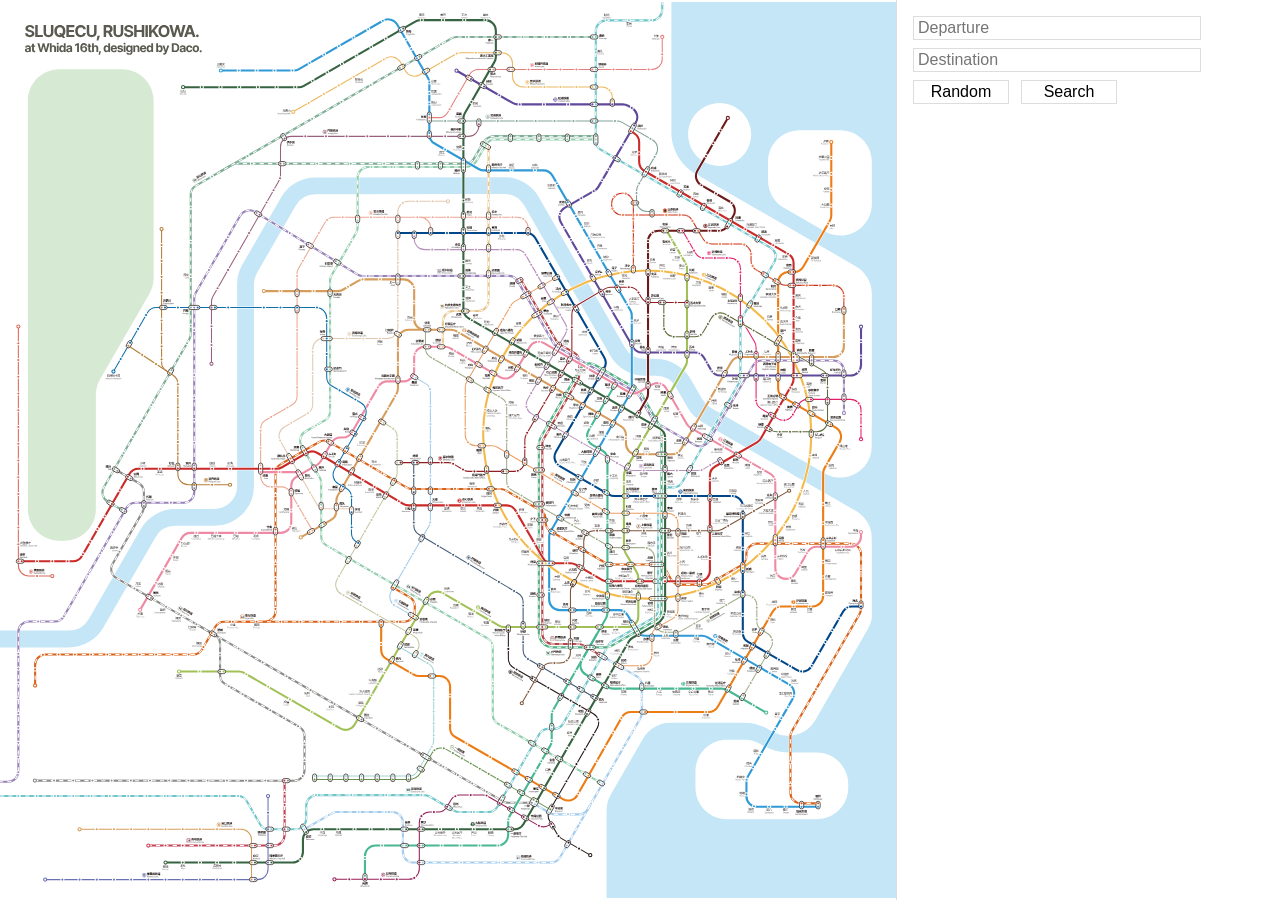
==== sluqecu/index.html @ 18a80d4e "Initial commit" ====
<!doctype html>
<html lang="en">
<head>
  <meta charset="utf-8">
  <meta name="viewport" content="width=device-width, initial-scale=1">
  <title>노선도</title>
  <link rel="stylesheet" href="../style.css">
  <script type="module" src="../script.js"></script>
</head>
<body>
  <main id="map"></main>
  <aside id="panel">
    <div id="handle" class="handle"></div>
    <input id="departure" placeholder="Departure">
    <input id="destination" placeholder="Destination">
    <button id="random">Random</button>
    <button id="search">Search</button>
    <ul id="suggest" class="suggest"></ul>
    <pre id="result" class="result"></pre>
  </aside>
</body>
</html>
---- style.css ----
html,
body {
    height: 100%;
    margin: 0;
}

body {
    display: flex;
}

#panel input,
#panel button {
    box-sizing: border-box;
    height: 1.5rem;
    margin: 0;
    border-radius: 0;
    border: 1px solid #dddddd;
    font-size: 1rem;
    line-height: 1rem;
    font-family: 'rusimez sans', 'Pretendard', 'Microsoft YaHei', sans-serif;
}

#panel input {
    width: 18rem;
    margin-bottom: 0.5rem;
    margin-right: 3rem;
    padding: 0.25rem;
}

#panel button {
    width: 6rem;
    background-color: #ffffff;
    margin-right: 0.5rem;
}

button:hover { background-color: #eeeeee; }

#map {
    flex: 1;
    min-width: 0;
    overflow: hidden;
}

#map svg {
    display: block;
    width: 100%;
    height: 100%;
    cursor: grab;
    touch-action: none;
    user-select: none;
}

#panel {
    flex: none;
    position: relative;
    width: 24rem;
    box-sizing: border-box;
    padding: 1rem;
    overflow: auto;
    border-left: 1px solid #dddddd;
}

#panel .result {
    white-space: pre-wrap;
    font-size: 1rem;
    line-height: 1.5rem;
    margin: 1rem 0;
    font-family: 'rusimez sans', 'Pretendard', 'Microsoft YaHei', sans-serif;
}

.suggest {
    position: absolute;
    z-index: 1;
    box-sizing: border-box;
    max-height: 18rem;
    margin: 0;
    padding: 0;
    overflow: auto;
    list-style: none;
    background-color: #ffffff;
    border: 1px solid #dddddd;
    border-top: none;
    font-size: 1rem;
    line-height: 1rem;
    font-family: 'rusimez sans', 'Pretendard', 'Microsoft YaHei', sans-serif;
}

.suggest li {
    height: 1rem;
    padding: 0.25rem;
    cursor: pointer;
    white-space: nowrap;
    overflow: hidden;
    text-overflow: ellipsis;
}

.suggest li:hover,
.suggest li.active { background-color: #eeeeee; }

.suggest li.empty {
    height: 1rem;
    color: #999999;
    cursor: default;
}

#panel .station-row,
#panel .line-row { white-space: nowrap; }

.station-mark {
    fill: none;
    stroke-width: 15;
    stroke-linecap: round;
    stroke-linejoin: round;
    opacity: 0.5;
    pointer-events: none;
}

.station-mark.departure { stroke: red; }
.station-mark.destination { stroke: blue; }

.station-row {
    display: flex;
    align-items: center;
    height: 2rem;
    line-height: 2rem;
}

.line-box {
    display: flex;
    align-items: center;
}

.hy-icon {
    text-align: center;
    width: 1.5rem;
    height: 1.5rem;
    border-radius: 25%;
    line-height: 1.5rem;
    margin: 0.25rem;
    outline: 2px solid;
    outline-offset: -2px;
    color: #000000;
}

.sl-icon {
    text-align: center;
    width: 1.5rem;
    height: 1.5rem;
    border-radius: 50%;
    line-height: 1.5rem;
    margin: 0.25rem;
    outline: 2px solid;
    outline-offset: -2px;
    font-family: 'HanWangKanTan';
    font-weight: 400;
}

.sq-icon,
.sm-icon,
.kr1-icon,
.kr2-icon,
.kr3-icon {
    text-align: center;
    width: 1.5rem;
    height: 1.5rem;
    border-radius: 50%;
    line-height: 1.5rem;
    margin: 0.25rem;
    color: #ffffff;
}


.kr1-icon { font-size: 0.75rem; }
.kr2-icon { font-size: 0.5rem; }

.kr3-icon {
    height: 1rem;
    padding: 0.25rem 0;
    font-size: 0.5rem;
    line-height: 0.5rem;
}

.line-row {
    display: flex;
    align-items: center;
    height: 2rem;
    gap: 0.25rem;
    margin-top: 0.5rem;
    font-weight: 700;
    line-height: 2rem;
}


/* ───────── 메인 페이지 ───────── */
/* 도시 카드가 늘어나면 가로로 늘어놓고, 넘치면 다음 줄로 */
body.home {
    flex-wrap: wrap;
    justify-content: center;
    align-items: center;
    align-content: center;
    gap: 1rem;
    padding: 1rem;
    box-sizing: border-box;
}

/* 노선도의 일부만 잘라서 보여 주는 카드: 2560 크기의 노선도에서 緑山 Sluqecu역(1815, 1790) 주변 360×360 */
.city {
    position: relative;
    display: block;
    width: 12rem;
    aspect-ratio: 1;
    overflow: hidden;
    border: 1px solid #dddddd;
}

.city-map {
    position: absolute;
    max-width: none;
    width: calc(100% * 2560 / 360);
    left: calc(-100% * 1635 / 360);
    top: calc(-100% * 1610 / 360);
    transition: filter 0.3s;
}

.city-name {
    position: absolute;
    inset: 0;
    display: flex;
    justify-content: center;
    align-items: center;
    color: #ffffff;
    font-family: 'rusimez sans', 'Pretendard', 'Microsoft YaHei', sans-serif;
    font-size: 1.5rem;
    font-weight: 700;
    letter-spacing: 0.15em;
    opacity: 0;
    transition: opacity 0.3s;
}

.city:hover .city-map,
.city:focus-visible .city-map { filter: brightness(0.45); }

.city:hover .city-name,
.city:focus-visible .city-name { opacity: 1; }

/* 마우스가 없는 기기(터치)는 호버가 없으니 처음부터 글자를 보여 준다 */
@media (hover: none) {
    .city-map { filter: brightness(0.45); }
    .city-name { opacity: 1; }
}

/* ───────── 모바일: 지도를 화면 전체에, 패널은 아래에서 끌어올린다 ───────── */
.handle { display: none; }

@media (max-width: 768px) {
    body:not(.home) { display: block; overflow: hidden; }

    #map {
        position: fixed;
        inset: 0;
    }

    #panel {
        position: fixed;
        z-index: 2;
        left: 0;
        right: 0;
        bottom: 0;
        width: auto;
        height: 85vh;
        height: 85dvh;
        padding-top: 0;
        border-left: none;
        border-top: 1px solid #dddddd;
        background-color: #ffffff;
        transform: translateY(calc(100% - 9rem));
        transition: transform 0.25s ease;
    }

    #panel.dragging { transition: none; }

    .handle {
        display: block;
        position: sticky;
        top: 0;
        z-index: 2;
        height: 1rem;
        background-color: #ffffff;
        cursor: grab;
        touch-action: none;
    }

    .handle::before {
        content: "";
        display: block;
        width: 3rem;
        height: 0.25rem;
        margin: 0.75rem auto 0;
        border-radius: 0.125rem;
        background-color: #cccccc;
    }
}
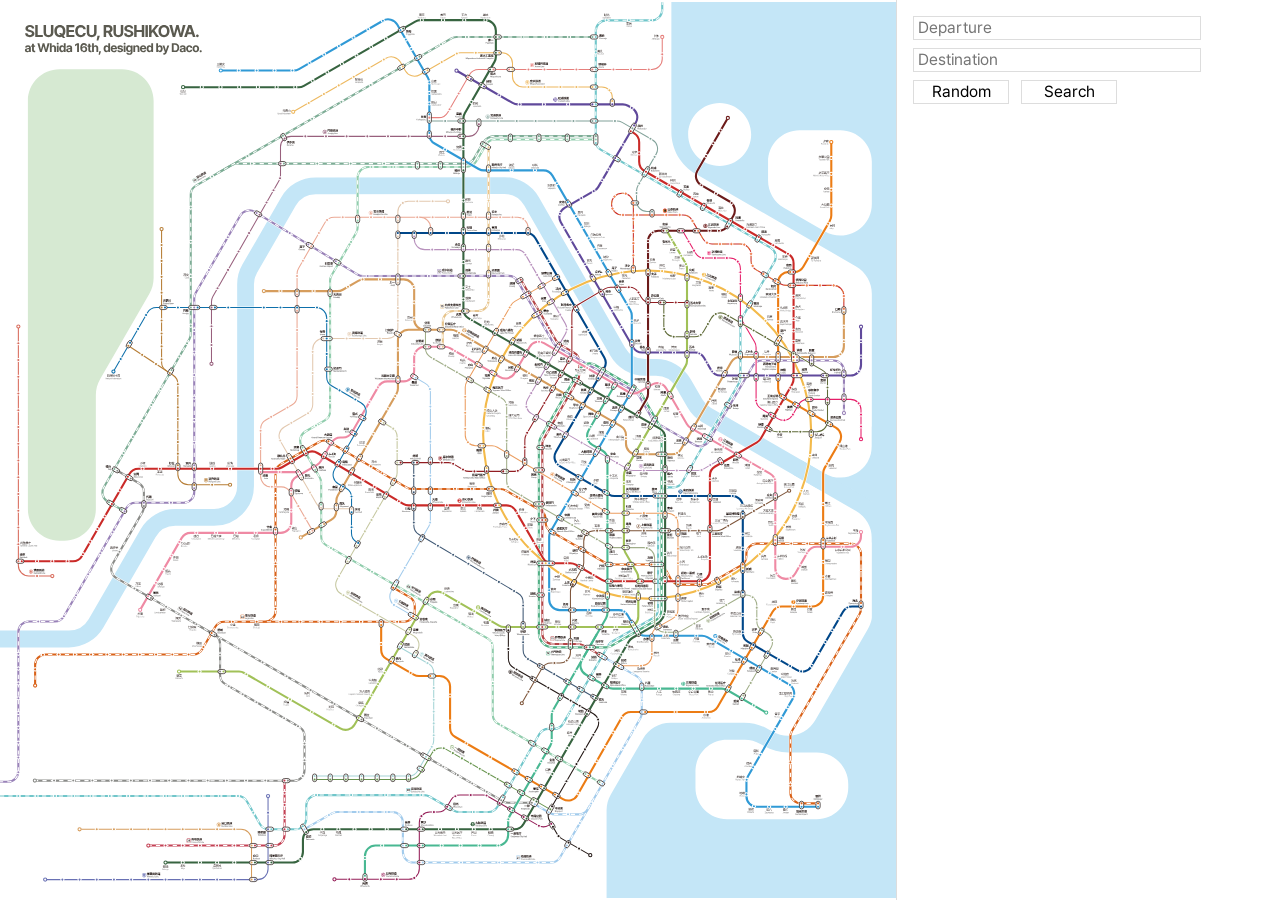
==== commit 0dd4e21a: "ss" ====
--- a/sluqecu/index.html
+++ b/sluqecu/index.html
@@ -5,6 +5,7 @@
   <meta name="viewport" content="width=device-width, initial-scale=1">
   <title>노선도</title>
   <link rel="stylesheet" href="../style.css">
+  <link rel="stylesheet" href="style.css">
   <script type="module" src="../script.js"></script>
 </head>
 <body>
--- a/style.css
+++ b/style.css
@@ -1,3 +1,45 @@
+@font-face {
+  font-family: 'sansRm';
+  src: url('/fonts/RusimezSans.otf') format('opentype');
+  font-weight: 400;
+}
+
+@font-face {
+  font-family: 'sansRm';
+  src: url('/fonts/RusimezSansBold.otf') format('opentype');
+  font-weight: 700;
+}
+
+@font-face {
+  font-family: 'sansLa';
+  font-weight: 400;
+  src: url(/fonts/Pretendard-Regular.otf) format('opentype');
+}
+
+@font-face {
+  font-family: 'sansLa';
+  font-weight: 700;
+  src: url(/fonts/Pretendard-Bold.otf) format('opentype');
+}
+
+@font-face {
+  font-family: 'sansSc';
+  font-weight: 400;
+  src: url(/fonts/NotoSansSC-Regular.ttf) format('truetype');
+  unicode-range: U+3400-4DBF, U+4E00-9FFF;
+}
+
+@font-face {
+  font-family: 'sansSc';
+  font-weight: 700;
+  src: url(/fonts/NotoSansSC-Bold.ttf) format('truetype');
+  unicode-range: U+3400-4DBF, U+4E00-9FFF;
+}
+
+:root {
+  --sans-font: 'sansRm', 'sansLa', 'sansSc', sans-serif;
+}
+
 html,
 body {
     height: 100%;
@@ -17,7 +59,8 @@
     border: 1px solid #dddddd;
     font-size: 1rem;
     line-height: 1rem;
-    font-family: 'rusimez sans', 'Pretendard', 'Microsoft YaHei', sans-serif;
+    font-family: var(--sans-font);
+    color: #000000;
 }
 
 #panel input {
@@ -65,7 +108,7 @@
     font-size: 1rem;
     line-height: 1.5rem;
     margin: 1rem 0;
-    font-family: 'rusimez sans', 'Pretendard', 'Microsoft YaHei', sans-serif;
+    font-family: var(--sans-font);
 }
 
 .suggest {
@@ -82,7 +125,7 @@
     border-top: none;
     font-size: 1rem;
     line-height: 1rem;
-    font-family: 'rusimez sans', 'Pretendard', 'Microsoft YaHei', sans-serif;
+    font-family: var(--sans-font);
 }
 
 .suggest li {
@@ -130,56 +173,6 @@
     align-items: center;
 }
 
-.hy-icon {
-    text-align: center;
-    width: 1.5rem;
-    height: 1.5rem;
-    border-radius: 25%;
-    line-height: 1.5rem;
-    margin: 0.25rem;
-    outline: 2px solid;
-    outline-offset: -2px;
-    color: #000000;
-}
-
-.sl-icon {
-    text-align: center;
-    width: 1.5rem;
-    height: 1.5rem;
-    border-radius: 50%;
-    line-height: 1.5rem;
-    margin: 0.25rem;
-    outline: 2px solid;
-    outline-offset: -2px;
-    font-family: 'HanWangKanTan';
-    font-weight: 400;
-}
-
-.sq-icon,
-.sm-icon,
-.kr1-icon,
-.kr2-icon,
-.kr3-icon {
-    text-align: center;
-    width: 1.5rem;
-    height: 1.5rem;
-    border-radius: 50%;
-    line-height: 1.5rem;
-    margin: 0.25rem;
-    color: #ffffff;
-}
-
-
-.kr1-icon { font-size: 0.75rem; }
-.kr2-icon { font-size: 0.5rem; }
-
-.kr3-icon {
-    height: 1rem;
-    padding: 0.25rem 0;
-    font-size: 0.5rem;
-    line-height: 0.5rem;
-}
-
 .line-row {
     display: flex;
     align-items: center;
@@ -190,9 +183,6 @@
     line-height: 2rem;
 }
 
-
-/* ───────── 메인 페이지 ───────── */
-/* 도시 카드가 늘어나면 가로로 늘어놓고, 넘치면 다음 줄로 */
 body.home {
     flex-wrap: wrap;
     justify-content: center;
@@ -203,7 +193,6 @@
     box-sizing: border-box;
 }
 
-/* 노선도의 일부만 잘라서 보여 주는 카드: 2560 크기의 노선도에서 緑山 Sluqecu역(1815, 1790) 주변 360×360 */
 .city {
     position: relative;
     display: block;
@@ -216,10 +205,10 @@
 .city-map {
     position: absolute;
     max-width: none;
-    width: calc(100% * 2560 / 360);
-    left: calc(-100% * 1635 / 360);
-    top: calc(-100% * 1610 / 360);
-    transition: filter 0.3s;
+    width: calc(100% * var(--map) / 360);
+    left: calc(-100% * (var(--x) - 360 / 2) / 360);
+    top: calc(-100% * (var(--y) - 360 / 2) / 360);
+    transition: filter 0.2s ease;
 }
 
 .city-name {
@@ -229,12 +218,12 @@
     justify-content: center;
     align-items: center;
     color: #ffffff;
-    font-family: 'rusimez sans', 'Pretendard', 'Microsoft YaHei', sans-serif;
+    font-family: var(--sans-font);
     font-size: 1.5rem;
     font-weight: 700;
     letter-spacing: 0.15em;
     opacity: 0;
-    transition: opacity 0.3s;
+    transition: opacity 0.2s ease;
 }
 
 .city:hover .city-map,
@@ -243,13 +232,11 @@
 .city:hover .city-name,
 .city:focus-visible .city-name { opacity: 1; }
 
-/* 마우스가 없는 기기(터치)는 호버가 없으니 처음부터 글자를 보여 준다 */
 @media (hover: none) {
     .city-map { filter: brightness(0.45); }
     .city-name { opacity: 1; }
 }
 
-/* ───────── 모바일: 지도를 화면 전체에, 패널은 아래에서 끌어올린다 ───────── */
 .handle { display: none; }
 
 @media (max-width: 768px) {
@@ -274,7 +261,7 @@
         border-top: 1px solid #dddddd;
         background-color: #ffffff;
         transform: translateY(calc(100% - 9rem));
-        transition: transform 0.25s ease;
+        transition: transform 0.2s ease;
     }
 
     #panel.dragging { transition: none; }
--- a/sluqecu/style.css
+++ b/sluqecu/style.css
@@ -0,0 +1,45 @@
+@font-face {
+  font-family: 'HWKT';
+  src: url(../fonts/HanWangKanTan.ttf) format('truetype');
+}
+
+.hy-icon {
+    text-align: center;
+    width: 1.5rem;
+    height: 1.5rem;
+    border-radius: 25%;
+    line-height: 1.5rem;
+    margin: 0.25rem;
+    outline: 2px solid;
+    outline-offset: -2px;
+    color: #000000;
+}
+
+.sq-icon {
+    text-align: center;
+    width: 1.5rem;
+    height: 1.5rem;
+    border-radius: 50%;
+    line-height: 1.5rem;
+    margin: 0.25rem;
+    color: #ffffff;
+}
+
+.sl-icon,
+.mt-icon {
+    text-align: center;
+    width: 1.5rem;
+    height: 1.5rem;
+    border-radius: 50%;
+    line-height: 1.5rem;
+    margin: 0.25rem;
+    outline: 2px solid;
+    outline-offset: -2px;
+    font-family: 'HWKT';
+    font-weight: 400;
+}
+
+.mt-icon {
+    color: #000000;
+    background-color: #F3BA4B;
+}
